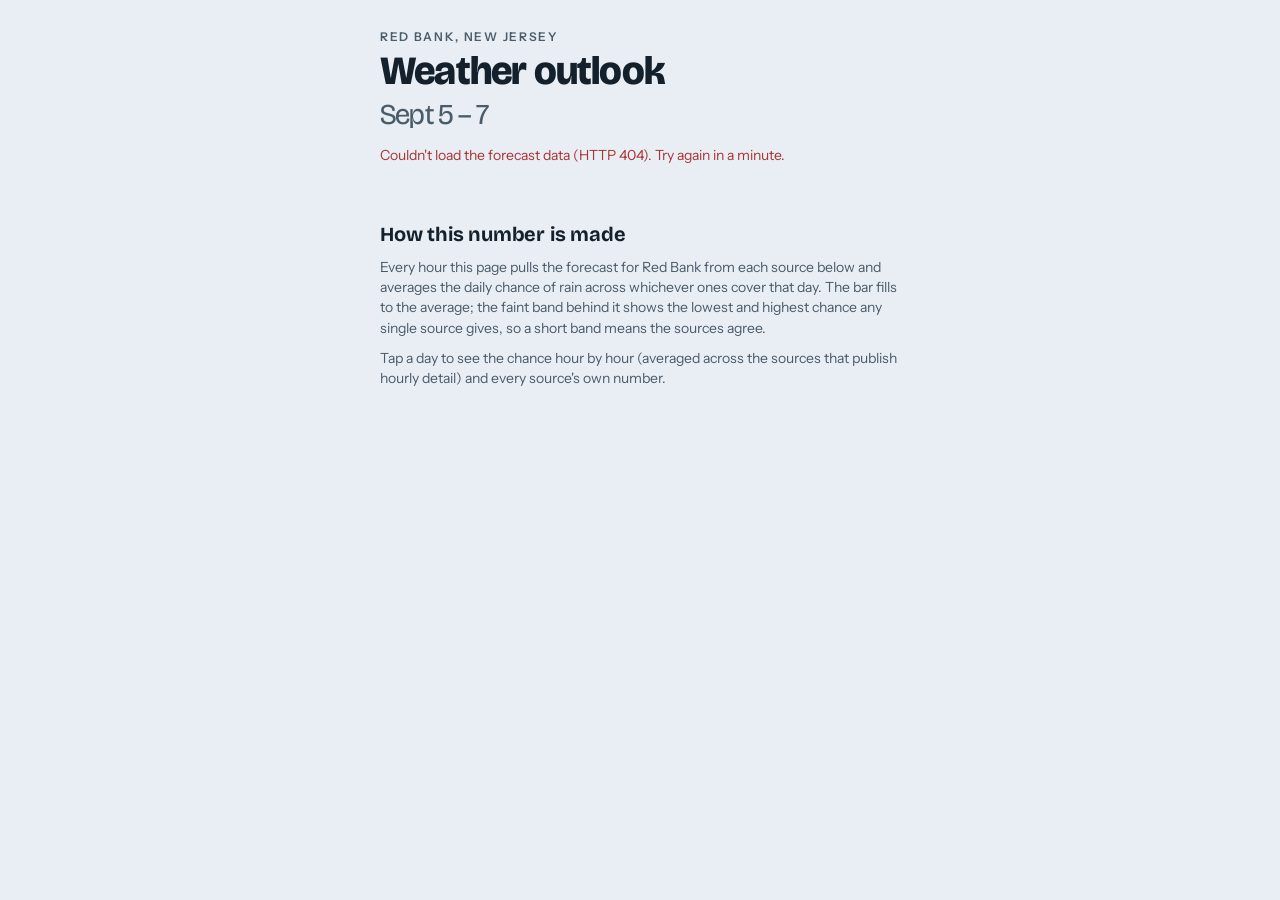
==== www/index.html @ 8ae8ae89 "Humidity and wind per source and per tile Co-Authored-By: Claude Fable 5 <noreply@anthropic.com> Cla" ====
<!doctype html>
<html lang="en">
<head>
<meta charset="utf-8">
<meta name="viewport" content="width=device-width, initial-scale=1, viewport-fit=cover">
<meta name="robots" content="noindex">
<title>Red Bank Weather Outlook · Sept 5–7</title>
<meta name="theme-color" content="#E8EEF3">
<link rel="preconnect" href="https://fonts.googleapis.com">
<link rel="preconnect" href="https://fonts.gstatic.com" crossorigin>
<link href="https://fonts.googleapis.com/css2?family=Bricolage+Grotesque:opsz,wght@12..96,400;12..96,600;12..96,800&family=Instrument+Sans:wght@400;500;600&display=swap" rel="stylesheet">
<link rel="stylesheet" href="style.css?v=5">
</head>
<body>
<header class="masthead">
  <p class="eyebrow">Red Bank, New Jersey</p>
  <h1>Weather outlook<br><span>Sept 5 – 7</span></h1>
  <p class="status" id="status">Loading forecasts…</p>
</header>

<main id="days" class="days" aria-live="polite"></main>

<section class="method">
  <h2>How this number is made</h2>
  <p>Every hour this page pulls the forecast for Red Bank from each source below and averages the daily chance of rain across whichever ones cover that day. The bar fills to the average; the faint band behind it shows the lowest and highest chance any single source gives, so a short band means the sources agree.</p>
  <p>Tap a day to see the chance hour by hour (averaged across the sources that publish hourly detail) and every source's own number.</p>
  <ul class="sources" id="sources"></ul>
</section>

<footer class="foot">
  <p id="generated"></p>
</footer>

<template id="day-tpl">
  <article class="day" tabindex="0" role="button" aria-expanded="false">
    <div class="day-head">
      <div class="when">
        <span class="dow"></span>
        <span class="date"></span>
      </div>
      <div class="temps"><span class="hi"></span><span class="lo"></span></div>
    </div>
    <p class="cond"></p>
    <dl class="vitals">
      <div><dt>Humidity</dt><dd class="hum"></dd></div>
      <div><dt>Wind</dt><dd class="wind"></dd></div>
    </dl>
    <div class="pop-row">
      <span class="pop-num"></span>
      <span class="pop-label">chance of rain</span>
    </div>
    <div class="bar" aria-hidden="true">
      <span class="band"></span>
      <span class="fill"></span>
      <span class="tick"></span>
    </div>
    <p class="meta"></p>
    <div class="detail" hidden>
      <h3>By the hour</h3>
      <div class="hours"></div>
      <div class="hour-axis"><span>12am</span><span>6am</span><span>noon</span><span>6pm</span><span>11pm</span></div>
      <h3>Each source</h3>
      <ul class="per-source"></ul>
    </div>
  </article>
</template>

<script src="app.js?v=5"></script>
</body>
</html>
---- www/style.css ----
:root {
  --ground: #E8EEF3;
  --tile: #F9FBFC;
  --ink: #14212C;
  --ink-2: #4A5B6A;
  --ink-3: #8593A0;
  --line: #CBD6DF;
  --rain: #2C6BB8;
  --rain-soft: #B9D0EA;
  --band: #BFD2E4;
  --gold: #C9A227;
  --gold-soft: #F3E7BC;
  --display: "Bricolage Grotesque", "Helvetica Neue", Arial, sans-serif;
  --body: "Instrument Sans", system-ui, -apple-system, "Segoe UI", sans-serif;
}
* { box-sizing: border-box; }
html { -webkit-text-size-adjust: 100%; }
body {
  margin: 0;
  background: var(--ground);
  color: var(--ink);
  font-family: var(--body);
  font-size: 16px;
  line-height: 1.45;
  padding: max(20px, env(safe-area-inset-top)) 16px max(28px, env(safe-area-inset-bottom));
  max-width: 560px;
  margin-inline: auto;
}
.masthead { padding: 8px 4px 20px; }
.eyebrow {
  margin: 0 0 6px;
  font-size: 12px; letter-spacing: .14em; text-transform: uppercase;
  color: var(--ink-2); font-weight: 600;
}
h1 {
  font-family: var(--display);
  font-variation-settings: "opsz" 96;
  font-weight: 800;
  font-size: clamp(30px, 8.5vw, 40px);
  line-height: 1;
  letter-spacing: -.02em;
  margin: 0;
}
h1 span { font-weight: 400; color: var(--ink-2); font-size: .72em; }
.status { margin: 14px 0 0; font-size: 14px; color: var(--ink-2); }
.status.err { color: #A33; }

.days { display: grid; gap: 14px; }
.day {
  background: var(--tile);
  border: 2px solid var(--line);
  border-radius: 18px;
  padding: 16px 18px 14px;
  cursor: pointer;
  transition: border-color .2s, box-shadow .2s;
  outline: none;
}
.day:focus-visible { box-shadow: 0 0 0 3px var(--rain-soft); }
.day.key {
  border-color: var(--gold);
  box-shadow: 0 0 0 1px var(--gold), 0 10px 30px -18px rgba(201,162,39,.7);
}
.day.key .eyebrow-tag {
  display: inline-block; margin-bottom: 8px;
  font-size: 11px; letter-spacing: .12em; text-transform: uppercase; font-weight: 600;
  color: #7A5F0E; background: var(--gold-soft); border-radius: 999px; padding: 3px 9px;
}
.day-head { display: flex; justify-content: space-between; align-items: baseline; gap: 12px; }
.when { display: flex; align-items: baseline; gap: 8px; }
.dow {
  font-family: var(--display); font-weight: 800; font-size: 28px; letter-spacing: -.01em; line-height: 1;
}
.date { color: var(--ink-2); font-size: 15px; }
.temps { font-family: var(--display); font-weight: 600; font-size: 20px; white-space: nowrap; }
.temps .lo { color: var(--ink-3); margin-left: 6px; }
.temps .lo::before { content: "/ "; }
.cond { margin: 4px 0 8px; color: var(--ink-2); font-size: 15px; min-height: 1.4em; }
.vitals { display: flex; gap: 18px; margin: 0 0 12px; padding: 0; }
.vitals div { display: flex; align-items: baseline; gap: 6px; }
.vitals dt { font-size: 11px; letter-spacing: .1em; text-transform: uppercase; color: var(--ink-3); font-weight: 600; }
.vitals dd { margin: 0; font-family: var(--display); font-weight: 600; font-size: 16px; color: var(--ink); font-variant-numeric: tabular-nums; }
.vitals dd.na { font-family: var(--body); font-weight: 400; color: var(--ink-3); font-size: 13px; }

.pop-row { display: flex; align-items: baseline; gap: 8px; }
.pop-num {
  font-family: var(--display); font-variation-settings: "opsz" 96;
  font-weight: 800; font-size: 44px; line-height: 1; letter-spacing: -.03em;
  color: var(--rain); font-variant-numeric: tabular-nums;
}
.pop-num.na { color: var(--ink-3); font-size: 26px; }
.pop-label { color: var(--ink-2); font-size: 14px; }

.bar {
  position: relative; height: 14px; margin: 14px 0 10px;
  background: #EEF2F6; border-radius: 999px;
}
.bar .band { position: absolute; top: 0; bottom: 0; background: var(--band); border-radius: 999px; }
.bar .fill { position: absolute; top: 0; bottom: 0; left: 0; background: var(--rain); border-radius: 999px; transition: width .6s cubic-bezier(.2,.8,.2,1); }
.bar .tick {
  position: absolute; top: 50%; width: 22px; height: 22px; margin: -11px 0 0 -11px;
  background: #fff; border: 4px solid var(--rain); border-radius: 50%;
  box-shadow: 0 1px 4px rgba(20,33,44,.25); z-index: 1;
}
.day.key .bar .tick { border-color: var(--rain); box-shadow: 0 0 0 2px var(--gold), 0 1px 4px rgba(20,33,44,.25); }
.meta { margin: 0; font-size: 13px; color: var(--ink-3); }
.meta b { color: var(--ink-2); font-weight: 500; }

.detail { border-top: 1px dashed var(--line); margin-top: 14px; padding-top: 12px; cursor: default; }
.detail h3 {
  margin: 0 0 8px; font-size: 12px; letter-spacing: .12em; text-transform: uppercase;
  color: var(--ink-2); font-weight: 600;
}
.hours {
  display: grid; grid-template-columns: repeat(24, 1fr); gap: 2px; height: 150px; align-items: end;
  margin-top: 18px;
  background: repeating-linear-gradient(to top, transparent 0 calc(25% - 1px), var(--line) calc(25% - 1px) 25%);
  background-size: 100% 100%;
}
.hours .h {
  position: relative; background: var(--rain); border-radius: 3px 3px 0 0; min-height: 2px;
  transition: height .5s ease;
}
.hours .h.na { background: var(--line); }
.hours .h.gold { background: var(--gold); opacity: 1; }
.hours .h.gold .lbl { color: #7A5F0E; font-weight: 600; }
.window-cap { display: flex; align-items: center; gap: 6px; margin: -8px 0 16px; font-size: 12px; color: var(--ink-2); }
.window-cap .swatch { width: 10px; height: 10px; border-radius: 2px; background: var(--gold); }
.hours .h.night { opacity: .55; }
.hours .h .lbl {
  position: absolute; left: 50%; bottom: 100%; transform: translateX(-50%);
  font-size: 8.5px; color: var(--ink-2); padding-bottom: 2px; white-space: nowrap;
}
.hour-axis { display: flex; justify-content: space-between; font-size: 11px; color: var(--ink-3); margin: 4px 0 16px; }
.per-source { list-style: none; margin: 0; padding: 0; }
.per-source li {
  display: grid; grid-template-columns: 1fr auto auto; gap: 10px; align-items: center;
  padding: 7px 0; border-bottom: 1px solid #EDF1F5; font-size: 14px;
}
.per-source li:last-child { border-bottom: 0; }
.per-source .n { font-weight: 500; }
.per-source .n small { display: block; font-weight: 400; color: var(--ink-3); font-size: 12px; }
.per-source .n .vit { display: block; color: var(--ink-2); font-size: 12px; font-weight: 400; }
.per-source .t { color: var(--ink-2); font-variant-numeric: tabular-nums; }
.per-source .p { font-family: var(--display); font-weight: 600; color: var(--rain); min-width: 3.2ch; text-align: right; font-variant-numeric: tabular-nums; }
.per-source .p.na, .per-source .t.na { color: var(--ink-3); font-weight: 400; font-family: var(--body); font-size: 12px; }
.per-source li.off { opacity: .55; }

.method { margin-top: 34px; padding: 0 4px; }
.method h2 { font-family: var(--display); font-size: 20px; margin: 0 0 8px; letter-spacing: -.01em; }
.method p { color: var(--ink-2); font-size: 14px; margin: 0 0 10px; }
.sources { list-style: none; padding: 0; margin: 14px 0 0; display: grid; gap: 6px; }
.sources li { font-size: 14px; display: flex; gap: 8px; align-items: baseline; }
.sources li::before { content: ""; width: 8px; height: 8px; border-radius: 50%; background: #3B9C5A; flex: none; transform: translateY(-1px); }
.sources li.off::before { background: #C44; }
.sources a { color: var(--ink); text-decoration: underline; text-decoration-color: var(--line); text-underline-offset: 3px; }
.sources small { color: var(--ink-3); }
.foot { margin-top: 24px; text-align: center; font-size: 12px; color: var(--ink-3); }

@media (prefers-reduced-motion: reduce) {
  .bar .fill, .hours .h { transition: none; }
}
@media (min-width: 480px) {
  .day { padding: 20px 22px 16px; }
}
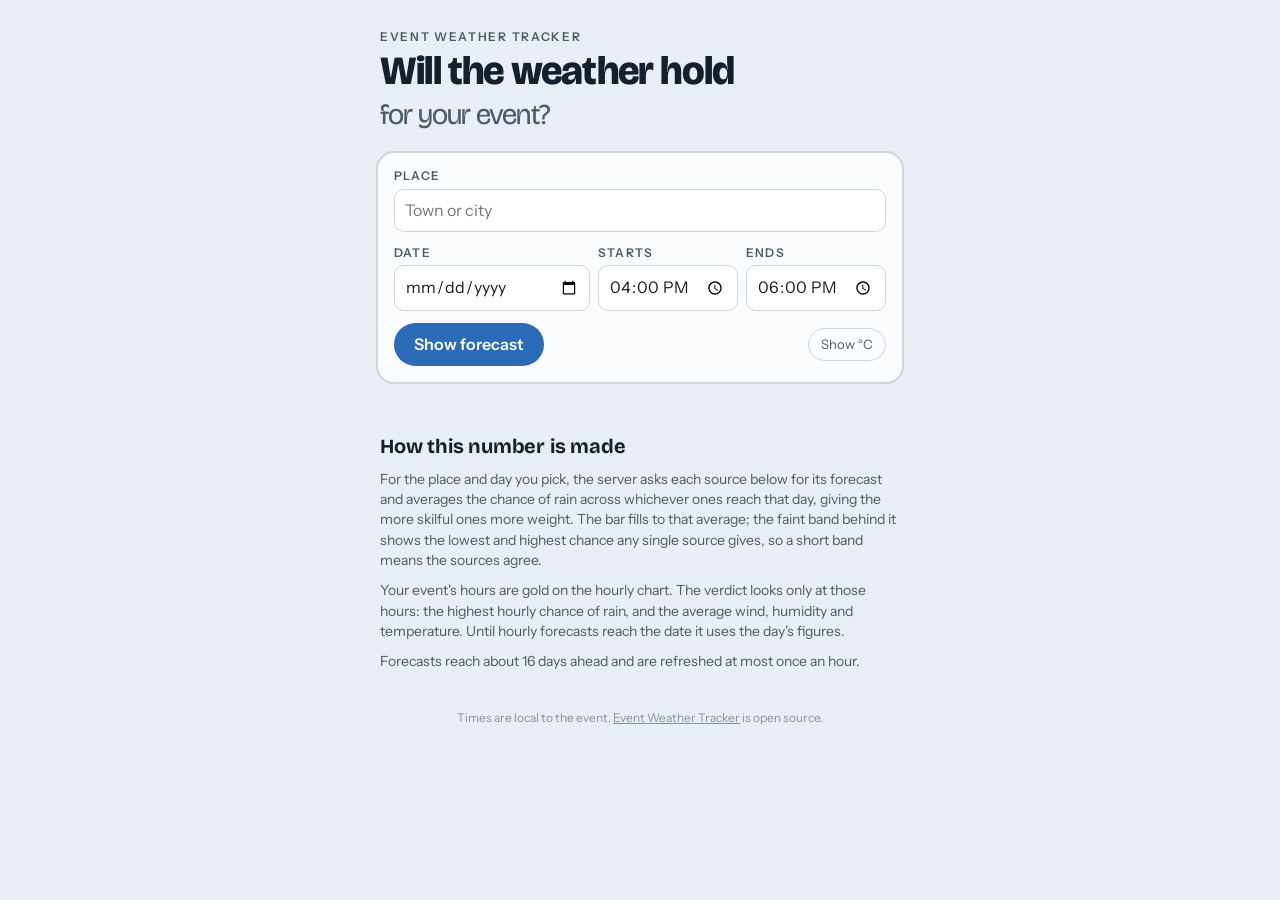
==== commit 4ffd737a: "Rebuild the page around an event form: place, date and the hours that matter Co-Authored-By: Claude " ====
--- a/www/index.html
+++ b/www/index.html
@@ -3,36 +3,59 @@
 <head>
 <meta charset="utf-8">
 <meta name="viewport" content="width=device-width, initial-scale=1, viewport-fit=cover">
-<meta name="robots" content="noindex">
-<title>Red Bank Weather Outlook · Sept 5–7</title>
+<title>Event Weather Tracker</title>
+<meta name="description" content="Will the weather hold for your event? Every major forecast for one place, one day and the hours that matter.">
 <meta name="theme-color" content="#E8EEF3">
 <link rel="preconnect" href="https://fonts.googleapis.com">
 <link rel="preconnect" href="https://fonts.gstatic.com" crossorigin>
 <link href="https://fonts.googleapis.com/css2?family=Bricolage+Grotesque:opsz,wght@12..96,400;12..96,600;12..96,800&family=Instrument+Sans:wght@400;500;600&display=swap" rel="stylesheet">
-<link rel="stylesheet" href="style.css?v=5">
+<link rel="icon" type="image/svg+xml" href="/favicon.svg">
+<link rel="stylesheet" href="style.css?v=8">
 </head>
 <body>
 <header class="masthead">
-  <p class="eyebrow">Red Bank, New Jersey</p>
-  <h1>Weather outlook<br><span>Sept 5 – 7</span></h1>
-  <p class="status" id="status">Loading forecasts…</p>
+  <p class="eyebrow">Event Weather Tracker</p>
+  <h1>Will the weather hold<br><span>for your event?</span></h1>
 </header>
 
-<main id="days" class="days" aria-live="polite"></main>
+<form id="event-form" class="event-form" autocomplete="off" novalidate>
+  <div class="field place-field">
+    <label for="place">Place</label>
+    <div class="place-wrap">
+      <input id="place" name="place" type="text" placeholder="Town or city" required
+             role="combobox" aria-autocomplete="list" aria-expanded="false" aria-controls="place-list">
+      <ul id="place-list" class="place-list" role="listbox" hidden></ul>
+    </div>
+  </div>
+  <div class="row">
+    <div class="field"><label for="date">Date</label><input id="date" name="date" type="date" required></div>
+    <div class="field"><label for="from">Starts</label><input id="from" name="from" type="time" step="900" value="16:00" required></div>
+    <div class="field"><label for="to">Ends</label><input id="to" name="to" type="time" step="900" value="18:00" required></div>
+  </div>
+  <div class="form-actions">
+    <button class="go" type="submit">Show forecast</button>
+    <button class="units" id="units" type="button" aria-pressed="false">Show °C</button>
+  </div>
+</form>
+
+<p class="status" id="status" aria-live="polite"></p>
+<main id="result" class="days" aria-live="polite"></main>
 
 <section class="method">
   <h2>How this number is made</h2>
-  <p>Every hour this page pulls the forecast for Red Bank from each source below and averages the daily chance of rain across whichever ones cover that day. The bar fills to the average; the faint band behind it shows the lowest and highest chance any single source gives, so a short band means the sources agree.</p>
-  <p>Tap a day to see the chance hour by hour (averaged across the sources that publish hourly detail) and every source's own number.</p>
+  <p>For the place and day you pick, the server asks each source below for its forecast and averages the chance of rain across whichever ones reach that day, giving the more skilful ones more weight. The bar fills to that average; the faint band behind it shows the lowest and highest chance any single source gives, so a short band means the sources agree.</p>
+  <p>Your event's hours are gold on the hourly chart. The verdict looks only at those hours: the highest hourly chance of rain, and the average wind, humidity and temperature. Until hourly forecasts reach the date it uses the day's figures.</p>
+  <p>Forecasts reach about 16 days ahead and are refreshed at most once an hour.</p>
   <ul class="sources" id="sources"></ul>
 </section>
 
 <footer class="foot">
-  <p id="generated"></p>
+  <p>Times are local to the event. <a href="https://github.com/mattpetosa/event-weather-tracker">Event Weather Tracker</a> is open source.</p>
 </footer>
 
 <template id="day-tpl">
-  <article class="day" tabindex="0" role="button" aria-expanded="false">
+  <article class="day key">
+    <span class="eyebrow-tag"></span>
     <div class="day-head">
       <div class="when">
         <span class="dow"></span>
@@ -40,6 +63,7 @@
       </div>
       <div class="temps"><span class="hi"></span><span class="lo"></span></div>
     </div>
+    <p class="where"></p>
     <p class="cond"></p>
     <dl class="vitals">
       <div><dt>Humidity</dt><dd class="hum"></dd></div>
@@ -55,16 +79,23 @@
       <span class="tick"></span>
     </div>
     <p class="meta"></p>
-    <div class="detail" hidden>
+    <p class="amt-line" hidden></p>
+    <div class="verdict">
+      <p class="verdict-head"><span class="verdict-label"></span><span class="verdict-text"></span></p>
+      <ul class="factors"></ul>
+    </div>
+    <div class="detail">
       <h3>By the hour</h3>
       <div class="hours"></div>
+      <div class="amounts" hidden></div>
       <div class="hour-axis"><span>12am</span><span>6am</span><span>noon</span><span>6pm</span><span>11pm</span></div>
+      <p class="amt-cap" hidden></p>
       <h3>Each source</h3>
       <ul class="per-source"></ul>
     </div>
   </article>
 </template>
 
-<script src="app.js?v=5"></script>
+<script src="app.js?v=9"></script>
 </body>
 </html>
--- a/www/style.css
+++ b/www/style.css
@@ -51,7 +51,7 @@
   border: 2px solid var(--line);
   border-radius: 18px;
   padding: 16px 18px 14px;
-  cursor: pointer;
+  cursor: default;
   transition: border-color .2s, box-shadow .2s;
   outline: none;
 }
@@ -130,6 +130,21 @@
   position: absolute; left: 50%; bottom: 100%; transform: translateX(-50%);
   font-size: 8.5px; color: var(--ink-2); padding-bottom: 2px; white-space: nowrap;
 }
+/* Rainfall strip: hangs below the chance chart off the same 24-hour axis, so
+   "how likely" reads above the line and "how much" below it. */
+.amounts {
+  display: grid; grid-template-columns: repeat(24, 1fr); gap: 2px; height: 46px;
+  align-items: start; margin-top: 3px;
+}
+.amounts .a {
+  background: var(--rain); opacity: .45; border-radius: 0 0 3px 3px; min-height: 0;
+  transition: height .5s ease;
+}
+.amounts .a.wet { opacity: .8; }
+.amounts .a.gold { background: var(--gold); opacity: .9; }
+.amt-line { margin: 6px 0 0; font-size: 13px; color: var(--ink-3); }
+.amt-line b { color: var(--ink-2); font-weight: 500; }
+.amt-cap { margin: -10px 0 16px; font-size: 11px; color: var(--ink-3); }
 .hour-axis { display: flex; justify-content: space-between; font-size: 11px; color: var(--ink-3); margin: 4px 0 16px; }
 .per-source { list-style: none; margin: 0; padding: 0; }
 .per-source li {
@@ -138,6 +153,7 @@
 }
 .per-source li:last-child { border-bottom: 0; }
 .per-source .n { font-weight: 500; }
+.per-source .n .w { font-size: 11px; color: var(--ink-3); font-weight: 500; margin-left: 2px; }
 .per-source .n small { display: block; font-weight: 400; color: var(--ink-3); font-size: 12px; }
 .per-source .n .vit { display: block; color: var(--ink-2); font-size: 12px; font-weight: 400; }
 .per-source .t { color: var(--ink-2); font-variant-numeric: tabular-nums; }
@@ -162,3 +178,61 @@
 @media (min-width: 480px) {
   .day { padding: 20px 22px 16px; }
 }
+
+/* event verdict */
+.verdict { margin-top: 12px; padding: 10px 12px; border-radius: 12px; background: var(--gold-soft); }
+.verdict-head { margin: 0 0 6px; display: flex; flex-wrap: wrap; align-items: baseline; gap: 4px 10px; }
+.verdict-label { font-size: 11px; letter-spacing: .12em; text-transform: uppercase; font-weight: 600; color: #7A5F0E; }
+.verdict-text { font-family: var(--display); font-weight: 600; font-size: 16px; color: var(--ink); }
+.factors { list-style: none; margin: 0; padding: 0; display: flex; flex-wrap: wrap; gap: 6px 14px; }
+.factors li { display: flex; align-items: center; gap: 5px; font-size: 13px; color: var(--ink-2); font-variant-numeric: tabular-nums; }
+.factors li::before { content: ""; width: 9px; height: 9px; border-radius: 50%; background: #3B9C5A; flex: none; }
+.factors li.watch::before { background: #E0A100; }
+.factors li.concern::before { background: #C44; }
+.factors li b { color: var(--ink); font-weight: 600; }
+.verdict .sun { margin: 8px 0 0; padding-top: 8px; border-top: 1px solid rgba(122,95,14,.18); font-size: 13px; color: var(--ink-2); }
+.verdict .sun b { color: var(--ink); font-weight: 600; font-variant-numeric: tabular-nums; }
+.verdict .basis { margin: 6px 0 0; font-size: 11px; color: var(--ink-3); }
+
+/* event form */
+.event-form {
+  display: grid; gap: 12px; background: var(--tile); border: 2px solid var(--line);
+  border-radius: 18px; padding: 14px 16px 16px; margin-bottom: 14px;
+}
+.field { display: grid; gap: 4px; min-width: 0; }
+.field label {
+  font-size: 12px; letter-spacing: .1em; text-transform: uppercase; color: var(--ink-2); font-weight: 600;
+}
+.field input {
+  font: inherit; font-size: 16px; color: var(--ink); background: #fff; width: 100%; min-width: 0;
+  border: 1px solid var(--line); border-radius: 10px; padding: 9px 10px;
+}
+.field input:focus-visible { outline: 3px solid var(--rain-soft); border-color: var(--rain); }
+.event-form .row { display: grid; grid-template-columns: 1.4fr 1fr 1fr; gap: 8px; }
+@media (max-width: 420px) {
+  .event-form .row { grid-template-columns: 1fr 1fr; }
+  .event-form .row .field:first-child { grid-column: 1 / -1; }
+}
+.place-wrap { position: relative; }
+.place-list {
+  position: absolute; z-index: 5; left: 0; right: 0; top: 100%; margin: 4px 0 0; padding: 4px;
+  list-style: none; background: #fff; border: 1px solid var(--line); border-radius: 10px;
+  box-shadow: 0 10px 30px -12px rgba(20,33,44,.35); max-height: 260px; overflow-y: auto;
+}
+.place-list li { padding: 8px 10px; border-radius: 7px; cursor: pointer; font-size: 15px; }
+.place-list li.active, .place-list li:hover { background: var(--ground); }
+.place-list li.empty { color: var(--ink-3); cursor: default; background: none; }
+.form-actions { display: flex; gap: 10px; align-items: center; justify-content: space-between; flex-wrap: wrap; }
+.go {
+  font: inherit; font-weight: 600; background: var(--rain); color: #fff; border: 0;
+  border-radius: 999px; padding: 10px 20px; cursor: pointer;
+}
+.go:focus-visible, .units:focus-visible { outline: 3px solid var(--rain-soft); outline-offset: 2px; }
+.units {
+  font: inherit; font-size: 13px; background: none; border: 1px solid var(--line);
+  border-radius: 999px; padding: 6px 12px; color: var(--ink-2); cursor: pointer;
+}
+.notice { background: var(--tile); border: 2px dashed var(--line); border-radius: 18px; padding: 4px 18px; color: var(--ink-2); }
+.where { margin: 2px 0 6px; font-size: 13px; color: var(--ink-2); overflow-wrap: anywhere; }
+.verdict.concern .verdict-text { color: #8E2A2A; }
+.foot a { color: inherit; }
